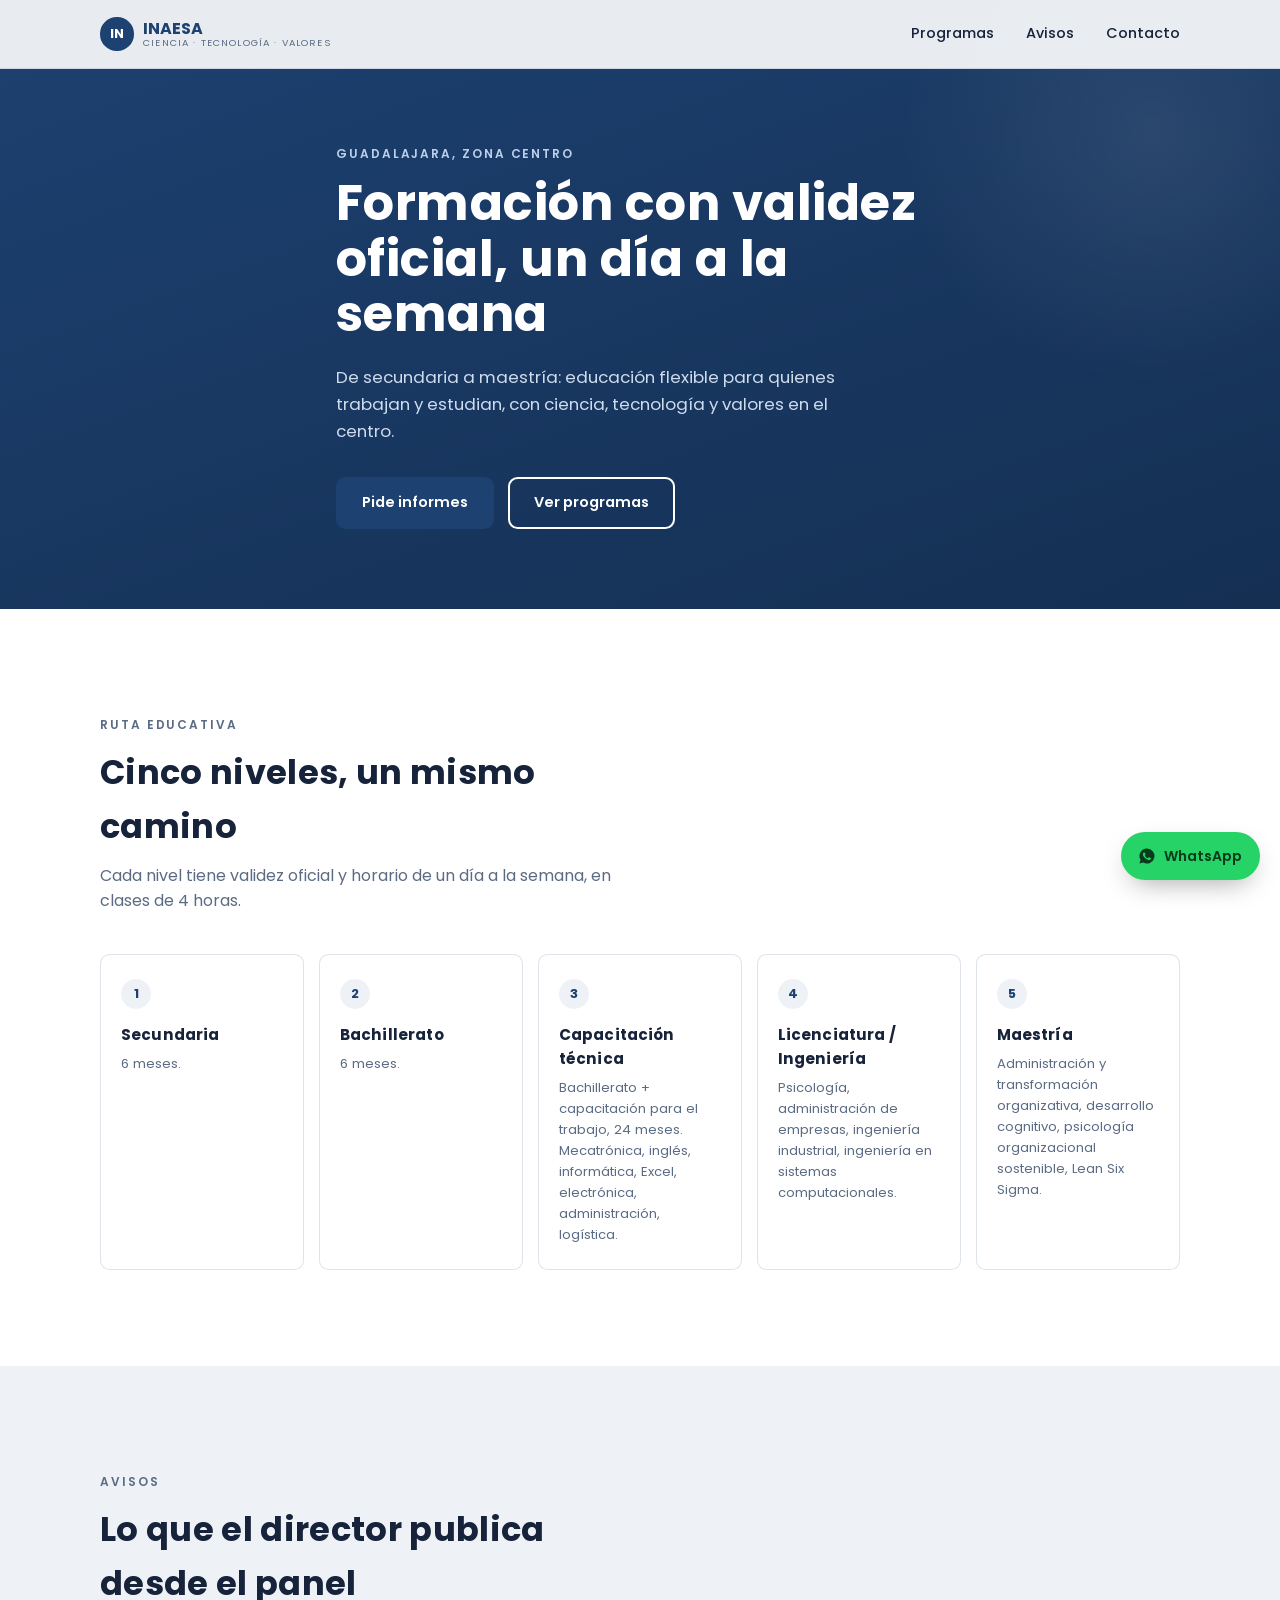
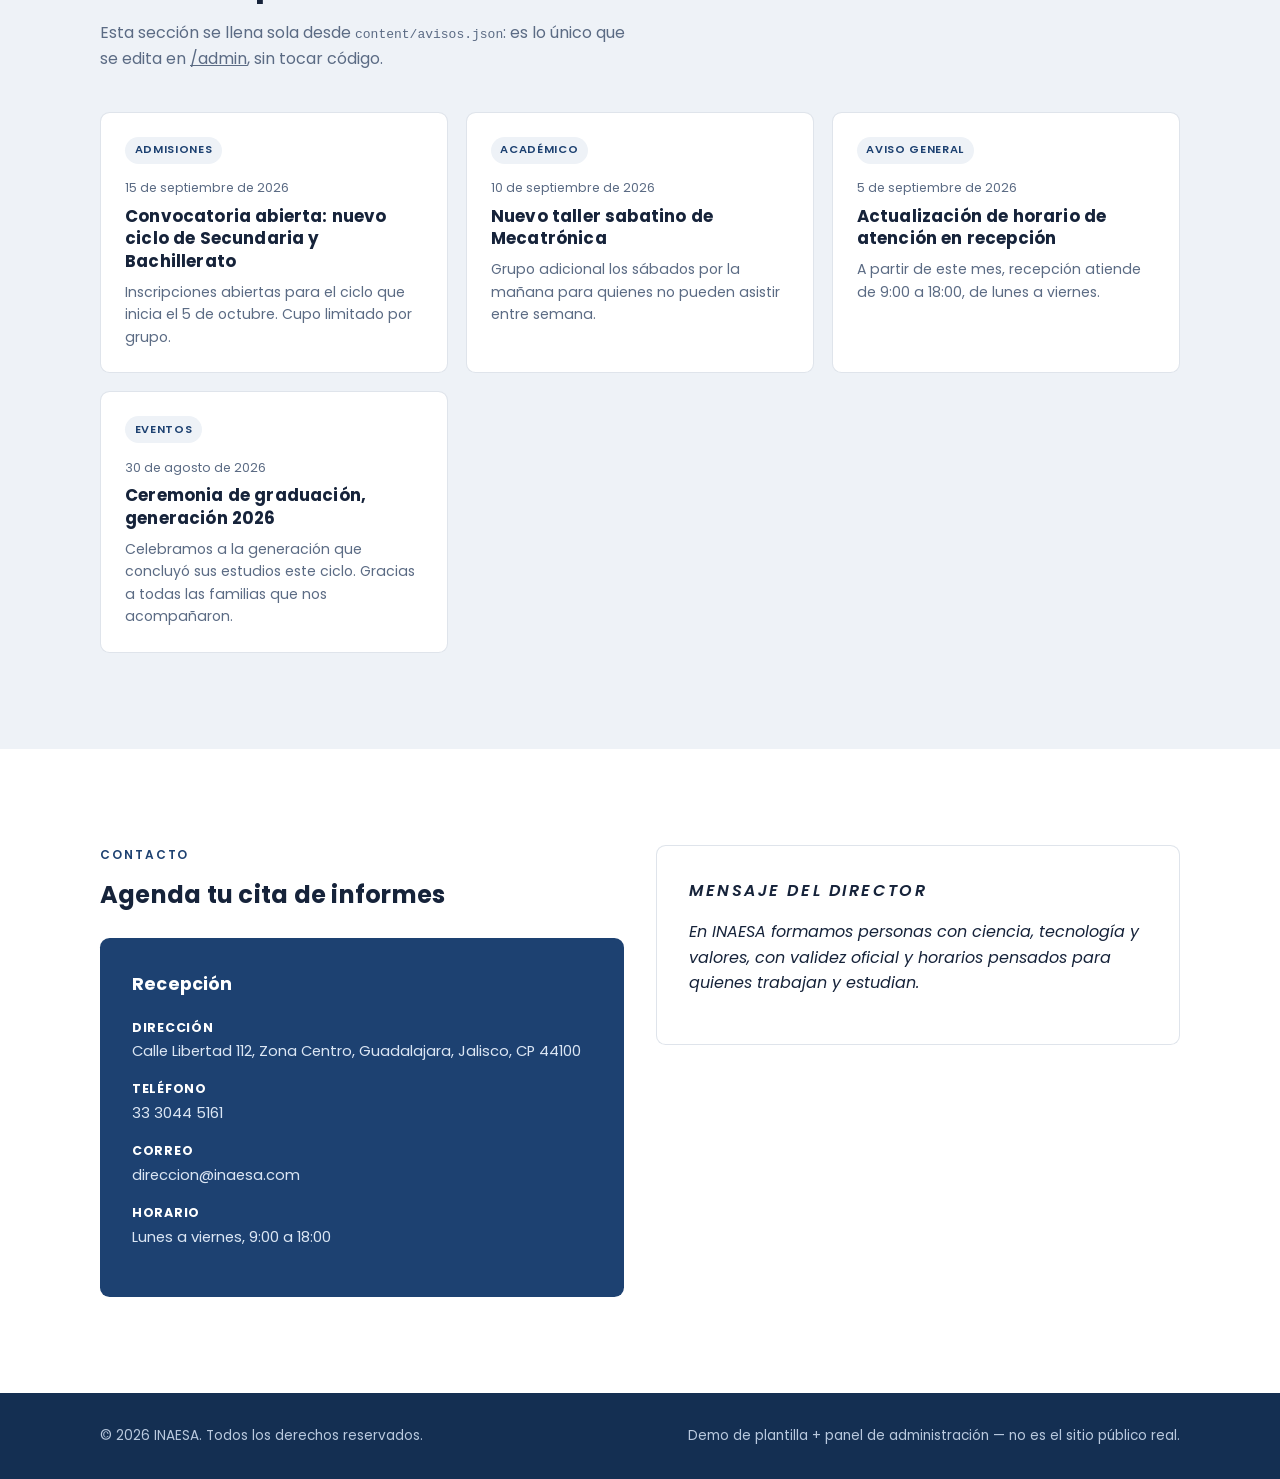
==== inaesa-cms-demo/index.html @ b72d6f40 "Add files via upload" ====
<!doctype html>
<html lang="es-MX">
<head>
  <meta charset="utf-8">
  <meta name="viewport" content="width=device-width, initial-scale=1">
  <title>INAESA — Instituto Americano de Estudios Abiertos</title>
  <meta name="description" content="Ciencia, tecnología y valores. Secundaria, bachillerato, capacitación técnica, licenciaturas, ingenierías y maestrías con validez oficial.">
  <meta name="theme-color" content="#1D4171">
  <link rel="preconnect" href="https://fonts.googleapis.com">
  <link rel="preconnect" href="https://fonts.gstatic.com" crossorigin>
  <link href="https://fonts.googleapis.com/css2?family=Poppins:wght@400;500;600;700&display=swap" rel="stylesheet">
  <link rel="stylesheet" href="styles.css">
</head>
<body>
  <header class="site-header">
    <div class="container header-inner">
      <a class="brand" href="#inicio">
        <span class="crest" aria-hidden="true">IN</span>
        <span class="brand-text"><strong>INAESA</strong><span>Ciencia · Tecnología · Valores</span></span>
      </a>
      <nav class="nav" aria-label="Principal">
        <a href="#programas">Programas</a>
        <a href="#avisos">Avisos</a>
        <a href="#contacto">Contacto</a>
      </nav>
      <button class="menu-toggle" aria-label="Abrir menú" aria-expanded="false" aria-controls="mobile-nav">
        <svg width="22" height="22" viewBox="0 0 24 24" fill="none" stroke="currentColor" stroke-width="1.6"><path d="M4 7h16M4 12h16M4 17h16"/></svg>
      </button>
    </div>
    <nav id="mobile-nav" class="mobile-nav" aria-label="Móvil">
      <a href="#programas">Programas</a>
      <a href="#avisos">Avisos</a>
      <a href="#contacto">Contacto</a>
    </nav>
  </header>

  <main>
    <section id="inicio" class="hero">
      <div class="container hero-inner hero-enter">
        <p class="eyebrow">Guadalajara, Zona Centro</p>
        <h1>Formación con validez oficial, un día a la semana</h1>
        <p class="lead">De secundaria a maestría: educación flexible para quienes trabajan y estudian, con ciencia, tecnología y valores en el centro.</p>
        <div class="hero-cta">
          <a class="btn btn-primary" href="#contacto">Pide informes</a>
          <a class="btn btn-ghost-inverse" href="#programas">Ver programas</a>
        </div>
      </div>
    </section>

    <section id="programas" class="section">
      <div class="container">
        <div class="section-head reveal-hidden">
          <p class="eyebrow">Ruta educativa</p>
          <h2>Cinco niveles, un mismo camino</h2>
          <p>Cada nivel tiene validez oficial y horario de un día a la semana, en clases de 4 horas.</p>
        </div>
        <div class="route reveal-hidden">
          <article class="route-step"><span class="num">1</span><h3>Secundaria</h3><p>6 meses.</p></article>
          <article class="route-step"><span class="num">2</span><h3>Bachillerato</h3><p>6 meses.</p></article>
          <article class="route-step"><span class="num">3</span><h3>Capacitación técnica</h3><p>Bachillerato + capacitación para el trabajo, 24 meses. Mecatrónica, inglés, informática, Excel, electrónica, administración, logística.</p></article>
          <article class="route-step"><span class="num">4</span><h3>Licenciatura / Ingeniería</h3><p>Psicología, administración de empresas, ingeniería industrial, ingeniería en sistemas computacionales.</p></article>
          <article class="route-step"><span class="num">5</span><h3>Maestría</h3><p>Administración y transformación organizativa, desarrollo cognitivo, psicología organizacional sostenible, Lean Six Sigma.</p></article>
        </div>
      </div>
    </section>

    <section id="avisos" class="section section-alt">
      <div class="container">
        <div class="section-head reveal-hidden">
          <p class="eyebrow">Avisos</p>
          <h2>Lo que el director publica desde el panel</h2>
          <p>Esta sección se llena sola desde <code>content/avisos.json</code>: es lo único que se edita en <a href="admin/">/admin</a>, sin tocar código.</p>
        </div>
        <div id="avisos-list" class="avisos-grid reveal-hidden" aria-live="polite">
          <div class="avisos-skeleton"></div>
          <div class="avisos-skeleton"></div>
          <div class="avisos-skeleton"></div>
        </div>
      </div>
    </section>

    <section id="contacto" class="section">
      <div class="container contact">
        <div class="reveal-hidden">
          <p class="eyebrow">Contacto</p>
          <h2 style="margin-bottom:1.5rem">Agenda tu cita de informes</h2>
          <div class="contact-card" id="contact-card">
            <h3>Recepción</h3>
            <div class="contact-row"><span><strong>Dirección</strong><span id="c-direccion">—</span></span></div>
            <div class="contact-row"><span><strong>Teléfono</strong><span id="c-telefono">—</span></span></div>
            <div class="contact-row"><span><strong>Correo</strong><span id="c-correo">—</span></span></div>
            <div class="contact-row"><span><strong>Horario</strong><span id="c-horario">—</span></span></div>
          </div>
        </div>
        <div class="director-msg reveal-hidden">
          <p class="eyebrow">Mensaje del director</p>
          <p id="c-mensaje">—</p>
        </div>
      </div>
    </section>
  </main>

  <footer class="site-footer">
    <div class="container footer-inner">
      <span>© <span id="year"></span> INAESA. Todos los derechos reservados.</span>
      <span>Demo de plantilla + panel de administración — no es el sitio público real.</span>
    </div>
  </footer>

  <a class="wa-float" id="wa-link" target="_blank" rel="noopener" href="#">
    <svg width="18" height="18" viewBox="0 0 24 24" fill="currentColor"><path d="M12 2a10 10 0 0 0-8.6 15.1L2 22l5-1.3A10 10 0 1 0 12 2zm5.2 14.1c-.2.6-1.3 1.2-1.8 1.2-.5.1-1 .2-3.2-.7-2.7-1.1-4.4-3.8-4.6-4-.1-.2-1.1-1.4-1.1-2.7s.7-1.9.9-2.2c.2-.2.5-.3.7-.3h.5c.2 0 .4 0 .6.5l.8 2c.1.1.1.3 0 .5l-.3.4-.4.4c-.1.1-.3.3-.1.6.2.3.7 1.1 1.5 1.8 1 .9 1.8 1.2 2.1 1.3.3.1.4.1.6-.1l.8-1c.2-.3.4-.2.6-.1l1.9.9c.3.1.5.2.5.3.1.2.1.7-.1 1.2z"/></svg>
    WhatsApp
  </a>

  <script src="main.js" defer></script>
  <!-- Necesario para que las invitaciones/confirmaciones de Netlify Identity redirijan bien a /admin/ -->
  <script src="https://identity.netlify.com/v1/netlify-identity-widget.js"></script>
  <script>
    if (window.netlifyIdentity) {
      window.netlifyIdentity.on('init', (user) => {
        if (!user) {
          window.netlifyIdentity.on('login', () => { document.location.href = '/admin/'; });
        }
      });
    }
  </script>
</body>
</html>
---- inaesa-cms-demo/styles.css ----
/* INAESA — demo de una sola página. Marca real: navy #1D4171 + blanco, Poppins. */
:root {
  --navy: #1D4171;
  --navy-dark: #142f52;
  --navy-soft: #eef2f7;
  --ink: #16233a;
  --muted: #5b6b84;
  --line: rgba(29, 65, 113, .14);
  --radius: .6rem;
  --ease: cubic-bezier(.22, .61, .36, 1);
  --font: "Poppins", system-ui, sans-serif;
}
*, *::before, *::after { box-sizing: border-box; }
html { scroll-behavior: smooth; }
body { margin: 0; font-family: var(--font); color: var(--ink); background: #fff; line-height: 1.6; -webkit-font-smoothing: antialiased; }
img { max-width: 100%; display: block; }
a { color: inherit; }
h1, h2, h3 { font-weight: 700; margin: 0; letter-spacing: .01em; }
.container { width: min(1080px, 100% - 2.5rem); margin-inline: auto; }
.eyebrow { font-size: .75rem; font-weight: 600; letter-spacing: .16em; text-transform: uppercase; color: var(--navy); margin: 0 0 .75rem; }
:focus-visible { outline: 2px solid var(--navy); outline-offset: 3px; }

.btn { display: inline-flex; align-items: center; justify-content: center; gap: .5rem; padding: .85rem 1.5rem; font: 600 .9rem var(--font); border: 2px solid var(--navy); border-radius: var(--radius); text-decoration: none; cursor: pointer; transition: transform .3s var(--ease), box-shadow .3s var(--ease), background-color .3s var(--ease), color .3s var(--ease); }
.btn:hover { transform: translateY(-2px); box-shadow: 0 12px 24px -12px rgba(29, 65, 113, .45); }
.btn-primary { background: var(--navy); color: #fff; }
.btn-primary:hover { background: var(--navy-dark); }
.btn-ghost { background: #fff; color: var(--navy); }
.btn-ghost:hover { background: var(--navy); color: #fff; }
.btn-ghost-inverse { background: transparent; color: #fff; border-color: #fff; }
.btn-ghost-inverse:hover { background: #fff; color: var(--navy); }

/* Header */
.site-header { position: fixed; inset: 0 0 auto 0; z-index: 50; background: rgba(255, 255, 255, .9); backdrop-filter: blur(14px); -webkit-backdrop-filter: blur(14px); border-bottom: 1px solid var(--line); }
.header-inner { display: flex; align-items: center; justify-content: space-between; height: 4.25rem; }
.brand { display: flex; align-items: center; gap: .6rem; text-decoration: none; color: var(--navy); }
.crest { width: 2.1rem; height: 2.1rem; border-radius: 50%; background: var(--navy); color: #fff; display: flex; align-items: center; justify-content: center; font-size: .8rem; font-weight: 700; letter-spacing: .02em; flex-shrink: 0; }
.brand-text { line-height: 1.1; }
.brand-text strong { display: block; font-size: 1rem; }
.brand-text span { display: block; font-size: .6rem; letter-spacing: .12em; color: var(--muted); text-transform: uppercase; }
.nav { display: none; gap: 2rem; font-size: .9rem; font-weight: 500; color: var(--ink); }
.nav a { text-decoration: none; position: relative; }
.nav a::after { content: ""; position: absolute; left: 0; right: 0; bottom: -.4rem; height: 2px; background: var(--navy); transform: scaleX(0); transform-origin: left; transition: transform .3s var(--ease); }
.nav a:hover::after { transform: scaleX(1); }
.menu-toggle { display: inline-flex; background: none; border: 0; padding: .5rem; cursor: pointer; color: var(--navy); }
.mobile-nav { display: none; flex-direction: column; gap: 1rem; padding: 1rem 1.25rem 1.5rem; border-top: 1px solid var(--line); background: #fff; }
.mobile-nav.open { display: flex; }
@media (min-width: 800px) { .nav { display: flex; } .menu-toggle, .mobile-nav { display: none !important; } }

/* Hero */
.hero { position: relative; padding: 9rem 0 5rem; overflow: hidden; background: linear-gradient(160deg, var(--navy) 0%, var(--navy-dark) 100%); color: #fff; }
.hero::before { content: ""; position: absolute; inset: -20% -10% auto auto; width: 32rem; height: 32rem; background: radial-gradient(circle, rgba(255,255,255,.08), transparent 70%); pointer-events: none; }
.hero-inner { position: relative; max-width: 38rem; }
.hero .eyebrow { color: #bcd0ea; }
.hero h1 { font-size: clamp(2rem, 4.6vw, 3.1rem); line-height: 1.12; }
.hero p.lead { margin: 1.4rem 0 2rem; color: #cfdcee; font-size: 1.05rem; max-width: 32rem; }
.hero-cta { display: flex; flex-wrap: wrap; gap: .85rem; }
.hero-enter > * { opacity: 0; animation: hero-enter .8s var(--ease) forwards; }
.hero-enter > *:nth-child(2) { animation-delay: .1s; }
.hero-enter > *:nth-child(3) { animation-delay: .2s; }
.hero-enter > *:nth-child(4) { animation-delay: .3s; }
@keyframes hero-enter { from { opacity: 0; transform: translateY(20px); } to { opacity: 1; transform: none; } }

/* Secciones genéricas */
.section { padding: 4.5rem 0; }
@media (min-width: 768px) { .section { padding: 6rem 0; } }
.section-head { max-width: 34rem; margin-bottom: 2.5rem; }
.section-head h2 { font-size: clamp(1.6rem, 3vw, 2.1rem); }
.section-head p { color: var(--muted); margin-top: .6rem; }
.section-alt { background: var(--navy-soft); }

/* Ruta educativa */
.route { display: grid; gap: .9rem; grid-template-columns: 1fr; }
@media (min-width: 700px) { .route { grid-template-columns: repeat(5, 1fr); } }
.route-step { padding: 1.5rem 1.25rem; background: #fff; border: 1px solid var(--line); border-radius: var(--radius); transition: transform .35s var(--ease), box-shadow .35s var(--ease), border-color .35s var(--ease); }
.route-step:hover { transform: translateY(-4px); border-color: var(--navy); box-shadow: 0 16px 30px -18px rgba(29, 65, 113, .35); }
.route-step .num { display: inline-flex; width: 1.9rem; height: 1.9rem; border-radius: 50%; background: var(--navy-soft); color: var(--navy); font-size: .8rem; font-weight: 700; align-items: center; justify-content: center; margin-bottom: .85rem; }
.route-step h3 { font-size: .95rem; margin-bottom: .35rem; }
.route-step p { margin: 0; font-size: .82rem; color: var(--muted); }

/* Avisos (lo editable desde el panel) */
.avisos-grid { display: grid; gap: 1.1rem; grid-template-columns: 1fr; }
@media (min-width: 680px) { .avisos-grid { grid-template-columns: repeat(2, 1fr); } }
@media (min-width: 1000px) { .avisos-grid { grid-template-columns: repeat(3, 1fr); } }
.aviso-card { display: flex; flex-direction: column; padding: 1.5rem; background: #fff; border: 1px solid var(--line); border-radius: var(--radius); transition: transform .35s var(--ease), box-shadow .35s var(--ease); }
.aviso-card:hover { transform: translateY(-4px); box-shadow: 0 18px 32px -20px rgba(29, 65, 113, .4); }
.aviso-tag { align-self: flex-start; font-size: .7rem; font-weight: 600; letter-spacing: .06em; text-transform: uppercase; color: var(--navy); background: var(--navy-soft); padding: .3rem .6rem; border-radius: 999px; margin-bottom: .9rem; }
.aviso-fecha { font-size: .78rem; color: var(--muted); margin-bottom: .4rem; }
.aviso-card h3 { font-size: 1.05rem; margin-bottom: .5rem; line-height: 1.35; }
.aviso-card p { margin: 0; font-size: .88rem; color: var(--muted); }
.avisos-empty, .avisos-error { padding: 2rem; text-align: center; color: var(--muted); border: 1px dashed var(--line); border-radius: var(--radius); }
.avisos-skeleton { height: 12rem; border-radius: var(--radius); background: linear-gradient(100deg, var(--navy-soft) 30%, #f7f9fb 50%, var(--navy-soft) 70%); background-size: 200% 100%; animation: shimmer 1.4s infinite; }
@keyframes shimmer { to { background-position: -200% 0; } }

/* Contacto */
.contact { display: grid; gap: 2rem; }
@media (min-width: 800px) { .contact { grid-template-columns: 1fr 1fr; align-items: start; } }
.contact-card { padding: 2rem; background: var(--navy); color: #fff; border-radius: var(--radius); }
.contact-card h3 { font-size: 1.1rem; margin-bottom: 1.2rem; }
.contact-row { display: flex; gap: .75rem; margin-bottom: 1rem; font-size: .92rem; color: #dbe6f4; }
.contact-row strong { display: block; color: #fff; font-size: .78rem; letter-spacing: .06em; text-transform: uppercase; margin-bottom: .15rem; }
.director-msg { padding: 2rem; background: #fff; border: 1px solid var(--line); border-radius: var(--radius); }
.director-msg .eyebrow { margin-bottom: .5rem; }
.director-msg p { font-size: 1rem; color: var(--ink); font-style: italic; }

/* Footer + WhatsApp */
.site-footer { padding: 2rem 0; background: var(--navy-dark); color: #b9c9de; font-size: .85rem; }
.footer-inner { display: flex; flex-wrap: wrap; gap: 1rem; justify-content: space-between; }
.wa-float { position: fixed; right: 1.25rem; bottom: 1.25rem; z-index: 40; display: inline-flex; align-items: center; gap: .5rem; padding: .8rem 1.1rem; background: #25d366; color: #073b1c; font-weight: 600; font-size: .88rem; border-radius: 999px; text-decoration: none; box-shadow: 0 10px 28px -10px rgba(0,0,0,.4); transition: transform .3s var(--ease); }
.wa-float:hover { transform: translateY(-3px); }

/* Scroll-reveal */
.reveal-hidden { opacity: 0; transform: translateY(20px); }
.reveal-visible { opacity: 1; transform: none; transition: opacity .6s var(--ease), transform .6s var(--ease); }

@media (prefers-reduced-motion: reduce) {
  html { scroll-behavior: auto; }
  .hero-enter > *, .reveal-hidden { opacity: 1; transform: none; animation: none; }
  .btn, .route-step, .aviso-card, .wa-float { transition: none; }
}
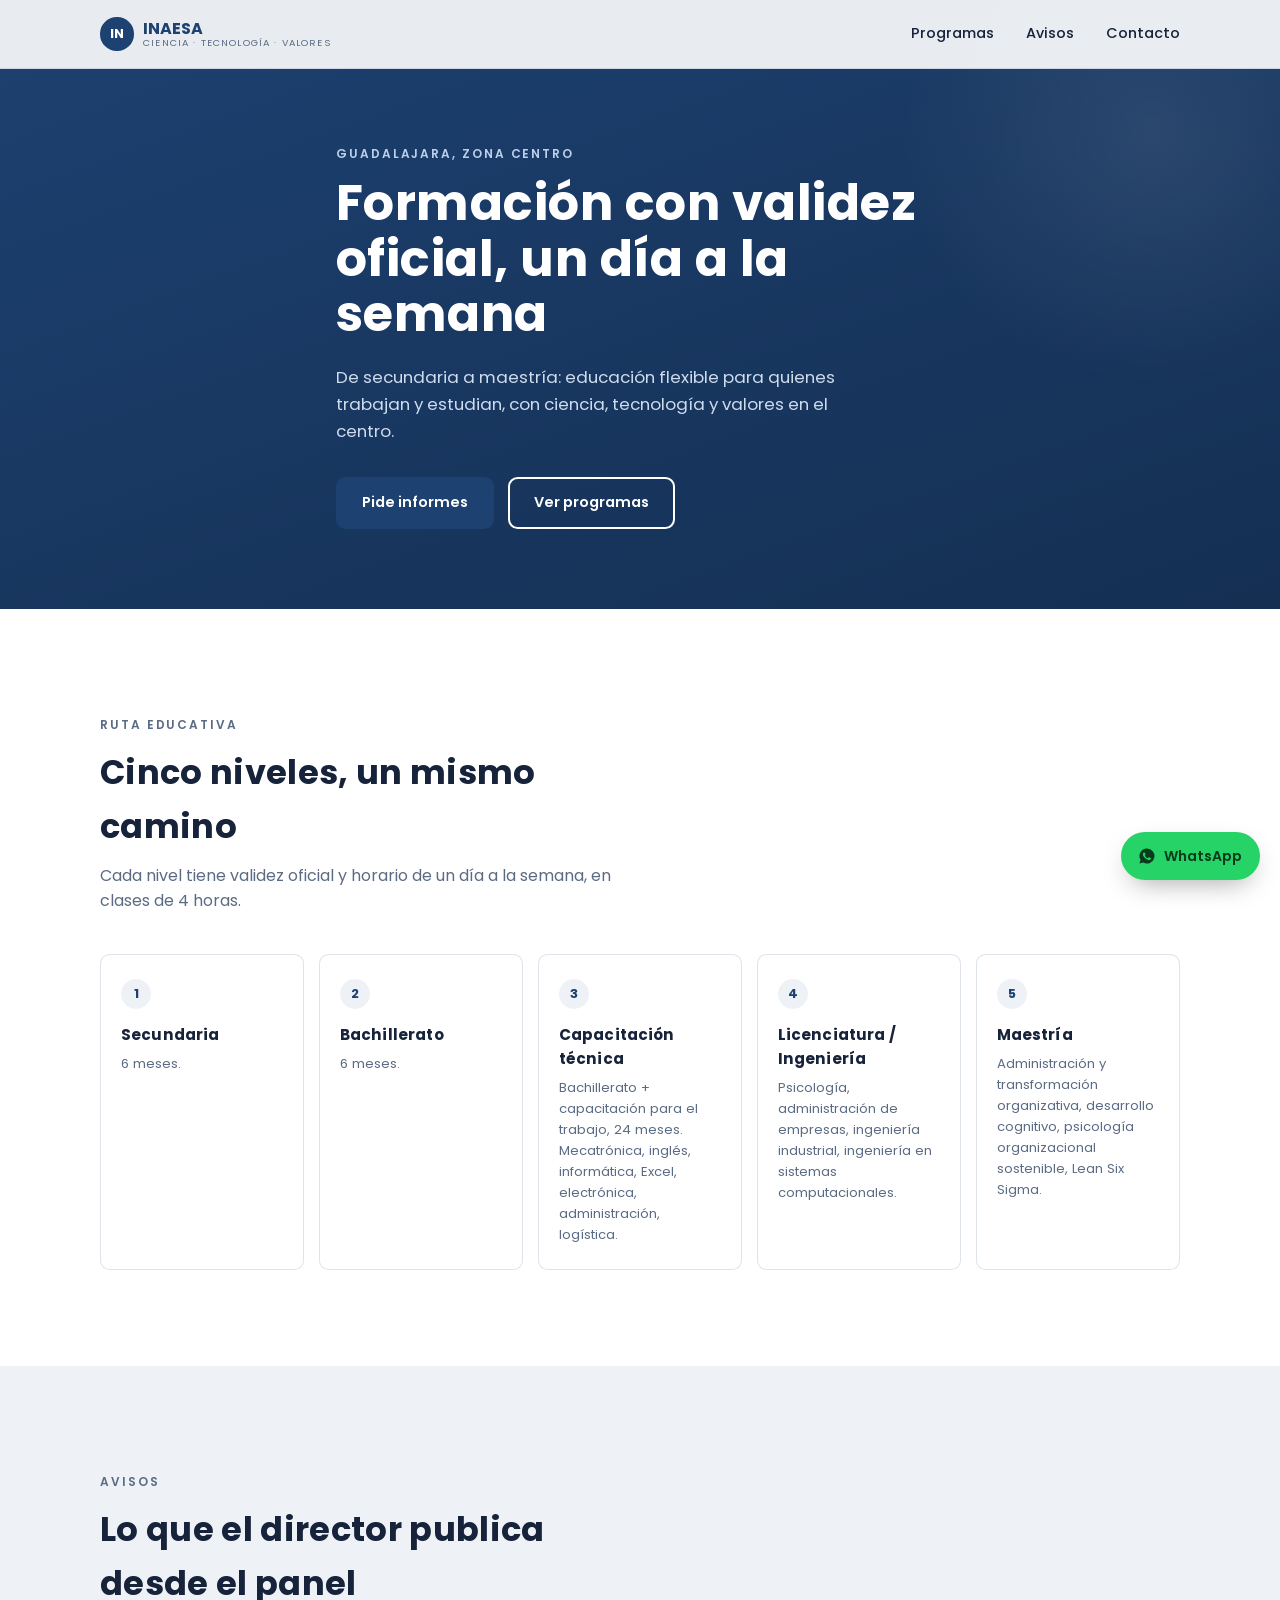
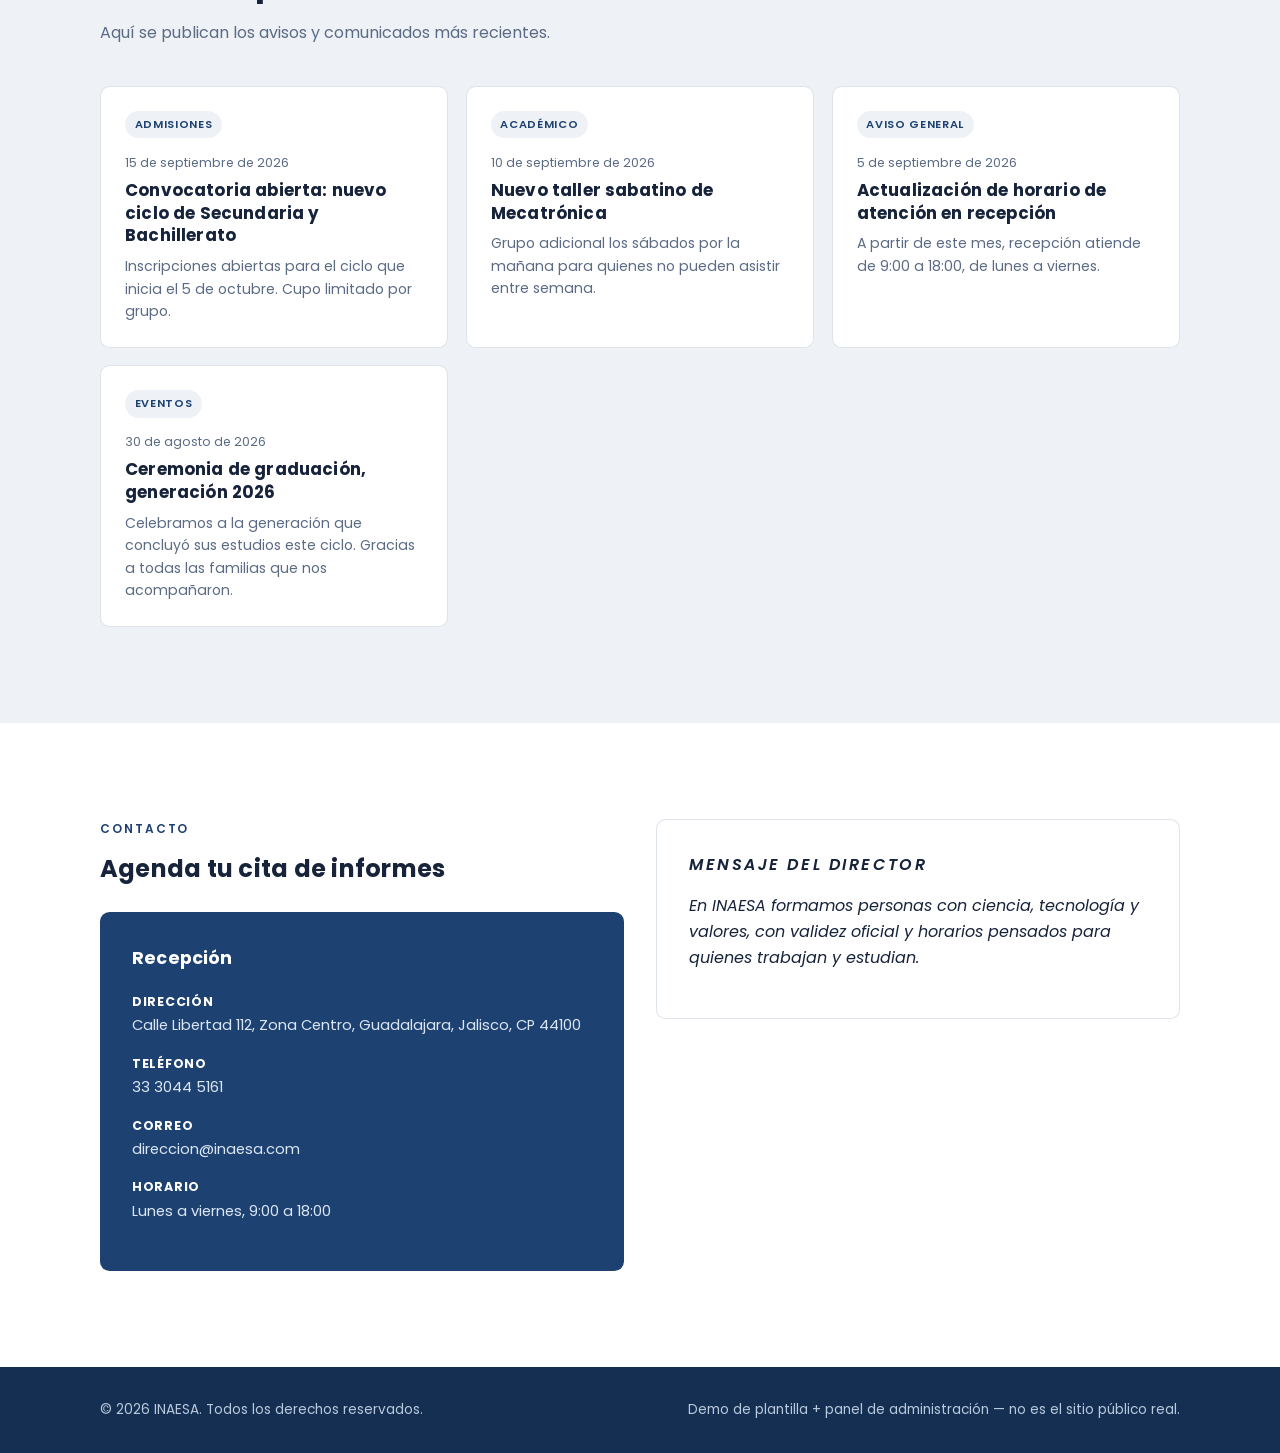
==== commit f87d9f03: "Revise avisos section description in index.html Updated the description of the avisos section to cla" ====
--- a/inaesa-cms-demo/index.html
+++ b/inaesa-cms-demo/index.html
@@ -69,8 +69,7 @@
         <div class="section-head reveal-hidden">
           <p class="eyebrow">Avisos</p>
           <h2>Lo que el director publica desde el panel</h2>
-          <p>Esta sección se llena sola desde <code>content/avisos.json</code>: es lo único que se edita en <a href="admin/">/admin</a>, sin tocar código.</p>
-        </div>
+<p>Aquí se publican los avisos y comunicados más recientes.</p>        </div>
         <div id="avisos-list" class="avisos-grid reveal-hidden" aria-live="polite">
           <div class="avisos-skeleton"></div>
           <div class="avisos-skeleton"></div>
